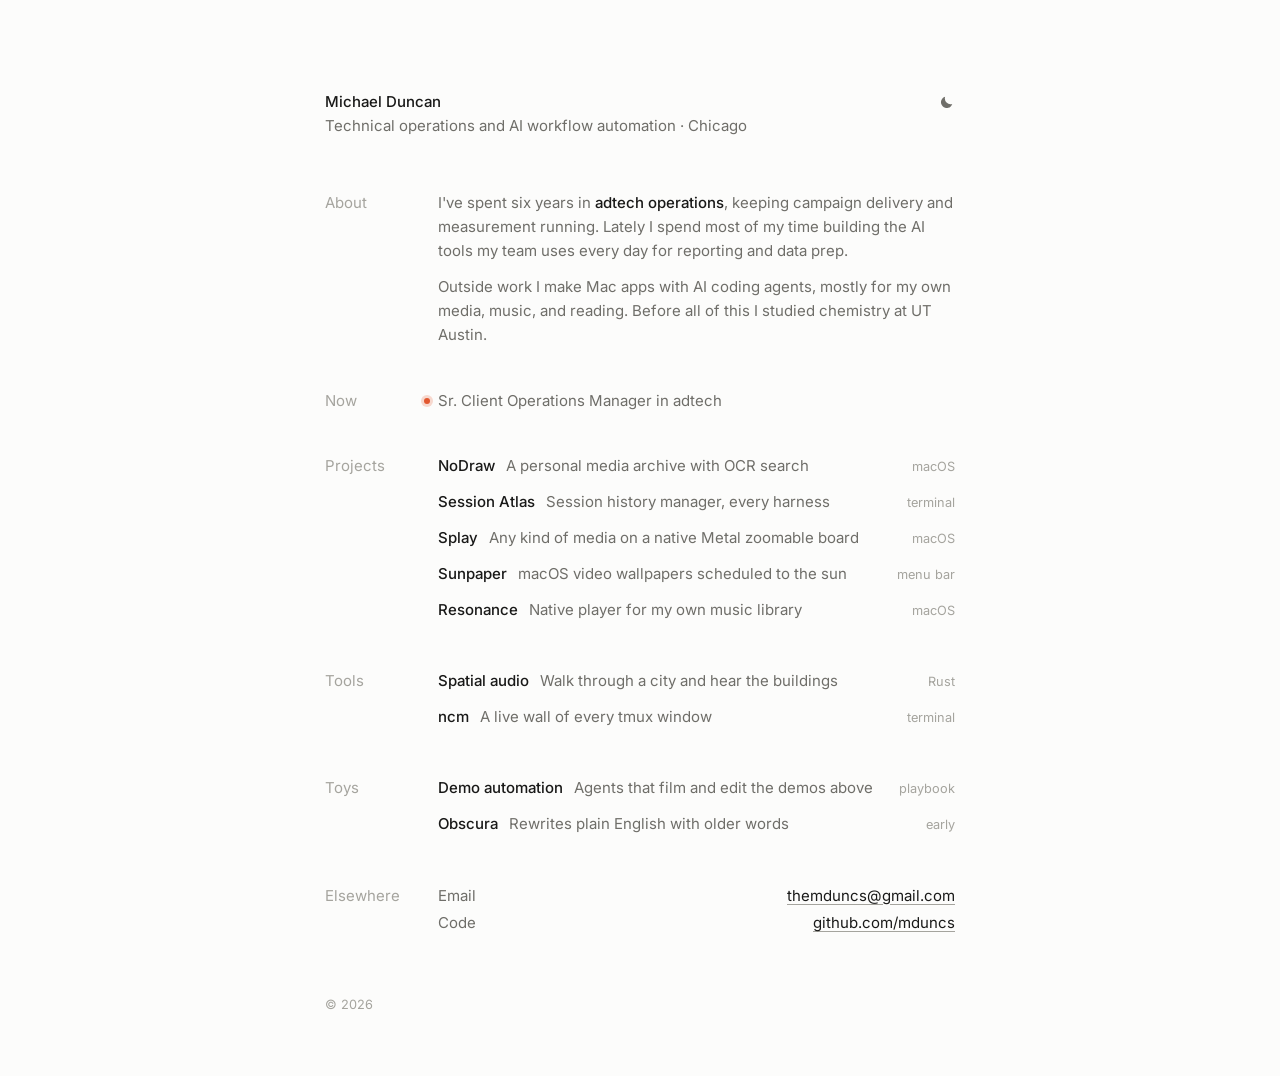
==== site/index.html @ d1940209 "Personal site" ====
<!DOCTYPE html>
<html lang="en">
<head>
  <meta charset="UTF-8">
  <meta name="viewport" content="width=device-width, initial-scale=1.0">
  <script>
    // Theme: follows the system setting until the visitor flips it. Flipping back to the system's theme follows the system again.
    (() => {
      const icons = {
        light: '<circle cx="8" cy="8" r="2.75" fill="currentColor"/><path d="M8 1.5v1.25M8 13.25v1.25M1.5 8h1.25M13.25 8h1.25M3.4 3.4l.9.9M11.7 11.7l.9.9M3.4 12.6l.9-.9M11.7 4.3l.9-.9" stroke="currentColor" stroke-width="1.5" stroke-linecap="round"/>',
        dark: '<path d="M13.25 9.9A5.75 5.75 0 0 1 6.1 2.75a5.75 5.75 0 1 0 7.15 7.15z" fill="currentColor"/>'
      };
      const root = document.documentElement;
      const system = matchMedia('(prefers-color-scheme: dark)');
      const systemTheme = () => (system.matches ? 'dark' : 'light');
      const stored = () => {
        try { const t = localStorage.getItem('md-theme'); return t === 'light' || t === 'dark' ? t : null; } catch { return null; }
      };
      let choice = stored(), button = null;

      function apply() {
        const theme = choice || systemTheme();
        root.dataset.theme = theme;
        if (!button) return;
        const next = theme === 'dark' ? 'light' : 'dark';
        button.innerHTML = `<svg viewBox="0 0 16 16" aria-hidden="true">${icons[next]}</svg>`;
        button.title = `Switch to ${next} mode`;
        button.setAttribute('aria-label', button.title);
      }

      apply();
      system.addEventListener('change', apply);
      addEventListener('storage', () => { choice = stored(); apply(); });
      addEventListener('DOMContentLoaded', () => {
        // A page can place its own .theme-toggle; otherwise it goes in the corner.
        button = document.querySelector('.theme-toggle')
          || document.body.appendChild(Object.assign(document.createElement('button'), { type: 'button', className: 'theme-toggle' }));
        button.addEventListener('click', () => {
          const next = root.dataset.theme === 'dark' ? 'light' : 'dark';
          choice = next === systemTheme() ? null : next;
          try { choice ? localStorage.setItem('md-theme', choice) : localStorage.removeItem('md-theme'); } catch {}
          apply();
        });
        apply();
      });
    })();
  </script>
  <title>Michael Duncan</title>
  <meta name="description" content="Michael Duncan: technical operations in adtech, and Mac apps built with AI coding agents.">
  <meta name="color-scheme" content="light dark">
  <link rel="icon" href="favicon.svg" type="image/svg+xml">
  <meta property="og:type" content="website">
  <meta property="og:url" content="https://mduncs.github.io/">
  <meta property="og:title" content="Michael Duncan">
  <meta property="og:description" content="Technical operations in adtech, and Mac apps built with AI coding agents.">
  <meta property="og:image" content="https://mduncs.github.io/og.png">
  <meta name="twitter:card" content="summary_large_image">
  <link rel="preconnect" href="https://fonts.googleapis.com">
  <link rel="preconnect" href="https://fonts.gstatic.com" crossorigin>
  <link href="https://fonts.googleapis.com/css2?family=Inter:opsz,wght@14..32,400;14..32,500&display=swap" rel="stylesheet">
  <style>
    :root {
      color-scheme: light;
      --paper: #fcfcfb;
      --ink: #191918;
      --soft: #6f6e69;
      --faint: #a5a49e;
      --hair: rgba(25, 25, 24, 0.08);
      --hover: rgba(25, 25, 24, 0.035);
      --dot: #e2572f;
      --toggle: var(--soft);
      --toggle-hover: var(--ink);
    }

    :root[data-theme="dark"] {
      color-scheme: dark;
      --paper: #111110;
      --ink: #ededeb;
      --soft: #9a9993;
      --faint: #7e7d77;
      --hair: rgba(237, 237, 235, 0.08);
      --hover: rgba(237, 237, 235, 0.04);
      --dot: #ff7a52;
    }

    /* theme toggle: a quiet icon button on the name line, its icon flush with the column's right edge */
    .theme-toggle {
      display: grid;
      margin: -2px -6px -2px 0;
      place-items: center;
      width: 28px;
      height: 28px;
      padding: 0;
      border: 0;
      border-radius: 50%;
      background: none;
      color: var(--toggle);
      cursor: pointer;
      transition: color 0.15s;
      -webkit-tap-highlight-color: transparent;
    }

    .theme-toggle:hover,
    .theme-toggle:focus-visible { color: var(--toggle-hover); }
    .theme-toggle:focus-visible { outline: 2px solid currentColor; outline-offset: 1px; }
    .theme-toggle svg { display: block; width: 16px; height: 16px; }

    * { margin: 0; padding: 0; box-sizing: border-box; }

    html {
      background: var(--paper);
      color: var(--ink);
      font-family: 'Inter', -apple-system, BlinkMacSystemFont, sans-serif;
      font-size: 15px;
      line-height: 1.6;
      -webkit-font-smoothing: antialiased;
    }

    body {
      width: min(100% - 2.5rem, 42rem);
      margin: 0 auto;
      padding: 6rem 0 4rem;
    }

    a { color: inherit; text-decoration: none; }
    a:focus-visible { outline: 1.5px solid currentColor; outline-offset: 3px; border-radius: 2px; }

    .inline {
      color: var(--ink);
      text-decoration: underline;
      text-decoration-color: var(--faint);
      text-underline-offset: 3px;
      transition: text-decoration-color 0.15s;
    }

    .inline:hover { text-decoration-color: var(--ink); }

    header {
      display: grid;
      grid-template-columns: minmax(0, 1fr) auto;
      align-items: center;
      column-gap: 1rem;
      margin-bottom: 3.5rem;
    }

    header .sub { grid-column: 1 / -1; }

    h1 {
      font-size: 1rem;
      font-weight: 500;
    }

    .sub { color: var(--soft); }

    /* each block: a quiet label on the left, content on the right */
    .block {
      display: grid;
      grid-template-columns: 6rem minmax(0, 1fr);
      gap: 0 1.5rem;
      margin-top: 2.75rem;
    }

    .label {
      font-size: 1rem;
      font-weight: 400;
      color: var(--faint);
    }

    .block p { color: var(--soft); }
    .block p + p { margin-top: 0.85rem; }
    .block p strong { color: var(--ink); font-weight: 500; }

    .now li {
      position: relative;
      list-style: none;
      color: var(--soft);
    }

    .now li + li { margin-top: 0.25rem; }

    .now li:first-child::before {
      content: '';
      position: absolute;
      left: -0.9rem;
      top: 0.62em;
      width: 6px;
      height: 6px;
      border-radius: 50%;
      background: var(--dot);
      box-shadow: 0 0 0 3px color-mix(in srgb, var(--dot) 22%, transparent);
    }

    .list { list-style: none; margin-top: -0.4rem; }

    .list a,
    .list .row {
      display: grid;
      grid-template-columns: minmax(0, auto) minmax(0, 1fr) auto;
      align-items: baseline;
      gap: 0.75rem;
      margin: 0 -0.6rem;
      padding: 0.4rem 0.6rem;
      border-radius: 6px;
      transition: background 0.15s;
    }

    .list a:hover { background: var(--hover); }

    .list .name { font-weight: 500; white-space: nowrap; }
    .list .desc { color: var(--soft); overflow: hidden; text-overflow: ellipsis; white-space: nowrap; }
    .list .kind { color: var(--faint); font-size: 0.85rem; white-space: nowrap; }

    .elsewhere { list-style: none; }
    .elsewhere li { display: flex; justify-content: space-between; gap: 1rem; color: var(--soft); }
    .elsewhere li + li { margin-top: 0.25rem; }

    footer {
      margin-top: 4rem;
      color: var(--faint);
      font-size: 0.85rem;
    }

    /* floating video that follows the pointer over the project list */
    .peek {
      position: fixed;
      left: 0;
      top: 0;
      z-index: 10;
      width: 22rem;
      aspect-ratio: 16 / 9;
      border-radius: 8px;
      overflow: hidden;
      background: #1a1a19;
      box-shadow: 0 18px 50px rgba(0, 0, 0, 0.22), 0 0 0 1px var(--hair);
      pointer-events: none;
      opacity: 0;
      transform: translate(var(--x, 0), var(--y, 0)) scale(0.96);
      transition: opacity 0.18s ease, transform 0.18s ease;
    }

    .peek.on {
      opacity: 1;
      transform: translate(var(--x, 0), var(--y, 0)) scale(1);
    }

    .peek video {
      position: absolute;
      inset: 0;
      width: 100%;
      height: 100%;
      object-fit: cover;
      opacity: 0;
    }

    .peek video.on { opacity: 1; }

    .peek .pending {
      position: absolute;
      inset: 0;
      display: grid;
      place-items: center;
      color: rgba(255, 255, 255, 0.45);
      font-size: 0.8rem;
    }

    @media (max-width: 600px) {
      body { padding-top: 3rem; }
      .block { grid-template-columns: minmax(0, 1fr); gap: 0.5rem; }
      .list a, .list .row { grid-template-columns: minmax(0, auto) minmax(0, 1fr); }
      .list .kind { display: none; }
      .now li:first-child::before { display: none; }
    }

    @media (hover: none) { .peek { display: none; } }
  </style>
</head>
<body>
  <header>
    <h1>Michael Duncan</h1>
    <button class="theme-toggle" type="button" aria-label="Switch theme"></button>
    <p class="sub">Technical operations and AI workflow automation · Chicago</p>
  </header>

  <section class="block">
    <h2 class="label">About</h2>
    <div>
      <p>I've spent six years in <strong>adtech operations</strong>, keeping campaign delivery and measurement running. Lately I spend most of my time building the AI tools my team uses every day for reporting and data prep.</p>
      <p>Outside work I make Mac apps with AI coding agents, mostly for my own media, music, and reading. Before all of this I studied chemistry at UT Austin.</p>
    </div>
  </section>

  <section class="block">
    <h2 class="label">Now</h2>
    <ul class="now">
      <li>Sr. Client Operations Manager in adtech</li>
    </ul>
  </section>

  <section class="block">
    <h2 class="label">Projects</h2>
    <ul class="list">
      <li><a href="/nodraw/" data-page="/nodraw/"><span class="name">NoDraw</span><span class="desc">A personal media archive with OCR search</span><span class="kind">macOS</span></a></li>
      <li><a href="/atlas/" data-page="/atlas/"><span class="name">Session Atlas</span><span class="desc">Session history manager, every harness</span><span class="kind">terminal</span></a></li>
      <li><a href="/splay/" data-page="/splay/"><span class="name">Splay</span><span class="desc">Any kind of media on a native Metal zoomable board</span><span class="kind">macOS</span></a></li>
      <li><a href="/sunpaper/" data-page="/sunpaper/"><span class="name">Sunpaper</span><span class="desc">macOS video wallpapers scheduled to the sun</span><span class="kind">menu bar</span></a></li>
      <li><a href="/resonance/" data-page="/resonance/"><span class="name">Resonance</span><span class="desc">Native player for my own music library</span><span class="kind">macOS</span></a></li>
    </ul>
  </section>

  <section class="block">
    <h2 class="label">Tools</h2>
    <ul class="list">
      <li><a href="https://github.com/mduncs/spatial-audio-engine" data-clip="/spatial-audio/demos/2026-10-02-v1/spatial-audio-preview-89effd62d61e.mp4"><span class="name">Spatial audio</span><span class="desc">Walk through a city and hear the buildings</span><span class="kind">Rust</span></a></li>
      <li><a href="https://github.com/mduncs/ncm-app" data-clip="/ncm/demos/2026-10-05-v1/ncm-preview-335b3cd6aea7.mp4"><span class="name">ncm</span><span class="desc">A live wall of every tmux window</span><span class="kind">terminal</span></a></li>
    </ul>
  </section>

  <section class="block">
    <h2 class="label">Toys</h2>
    <ul class="list">
      <li><a href="https://github.com/mduncs/agent-directed-demos"><span class="name">Demo automation</span><span class="desc">Agents that film and edit the demos above</span><span class="kind">playbook</span></a></li>
      <li><a href="https://github.com/mduncs/obscura-toy"><span class="name">Obscura</span><span class="desc">Rewrites plain English with older words</span><span class="kind">early</span></a></li>
    </ul>
  </section>

  <section class="block">
    <h2 class="label">Elsewhere</h2>
    <ul class="elsewhere">
      <li><span>Email</span><a class="inline" href="mailto:themduncs@gmail.com">themduncs@gmail.com</a></li>
      <li><span>Code</span><a class="inline" href="https://github.com/mduncs">github.com/mduncs</a></li>
    </ul>
  </section>

  <footer>© 2026</footer>

  <div class="peek" aria-hidden="true"><span class="pending"></span></div>

  <script type="module">
    // Hovering a project shows a short silent loop of it. The loop sits beside the project's
    // current demo (…-demo-<hash>.mp4 → …-preview-<hash>.mp4); without one, the demo itself plays.
    // Rows without a project page name their loop directly in data-clip.
    const PENDING = /\/demos\/pending\//;
    const peek = document.querySelector('.peek');
    const note = peek.querySelector('.pending');
    const still = matchMedia('(prefers-reduced-motion: reduce)').matches;
    const loaded = new Promise(r => document.readyState === 'complete' ? r() : addEventListener('load', r, { once: true }));
    let hovered = null, current = null;

    async function clipFor(page) {
      const html = await fetch(page).then(r => r.ok ? r.text() : Promise.reject());
      const src = new DOMParser().parseFromString(html, 'text/html').querySelector('video source[src]')?.getAttribute('src');
      if (!src || PENDING.test(new URL(src, page).pathname)) return null;
      const demo = new URL(src, page).href;
      return loop(demo.replace(/-demo-([0-9a-f]+\.mp4)$/, '-preview-$1'), demo);
    }

    async function loop(src, fallback) {
      await loaded;
      const v = Object.assign(document.createElement('video'), { muted: true, loop: true, playsInline: true, preload: 'auto' });
      if (fallback) v.addEventListener('error', () => { if (v.src !== fallback) Object.assign(v, { preload: 'none', src: fallback }); }, { once: true });
      v.src = src;
      peek.prepend(v);
      return v;
    }

    function show(v) {
      if (current !== v) current?.classList.remove('on');
      current?.pause();
      current = v;
      note.textContent = v ? '' : 'demo coming soon';
      v?.classList.add('on');
      if (v && !still) v.play().catch(() => {});
    }

    // phones hide the peek, so they never download the loops
    const hover = matchMedia('(hover: hover)').matches;
    for (const a of document.querySelectorAll('.list a[data-page], .list a[data-clip]')) {
      const clip = !hover ? null
        : a.dataset.clip ? loop(new URL(a.dataset.clip, location.href).href)
        : clipFor(new URL(a.dataset.page, location.href)).catch(() => null);

      a.addEventListener('mouseenter', async () => {
        hovered = a;
        peek.classList.add('on');
        const v = await clip;
        if (hovered === a) show(v);
      });

      a.addEventListener('mouseleave', () => {
        hovered = null;
        peek.classList.remove('on');
        current?.pause();
      });
    }

    addEventListener('pointermove', e => {
      const w = peek.offsetWidth, h = peek.offsetHeight;
      const x = Math.min(e.clientX + 24, innerWidth - w - 16);
      const y = Math.min(Math.max(e.clientY - h / 2, 16), innerHeight - h - 16);
      peek.style.setProperty('--x', x + 'px');
      peek.style.setProperty('--y', y + 'px');
    });
  </script>
</body>
</html>
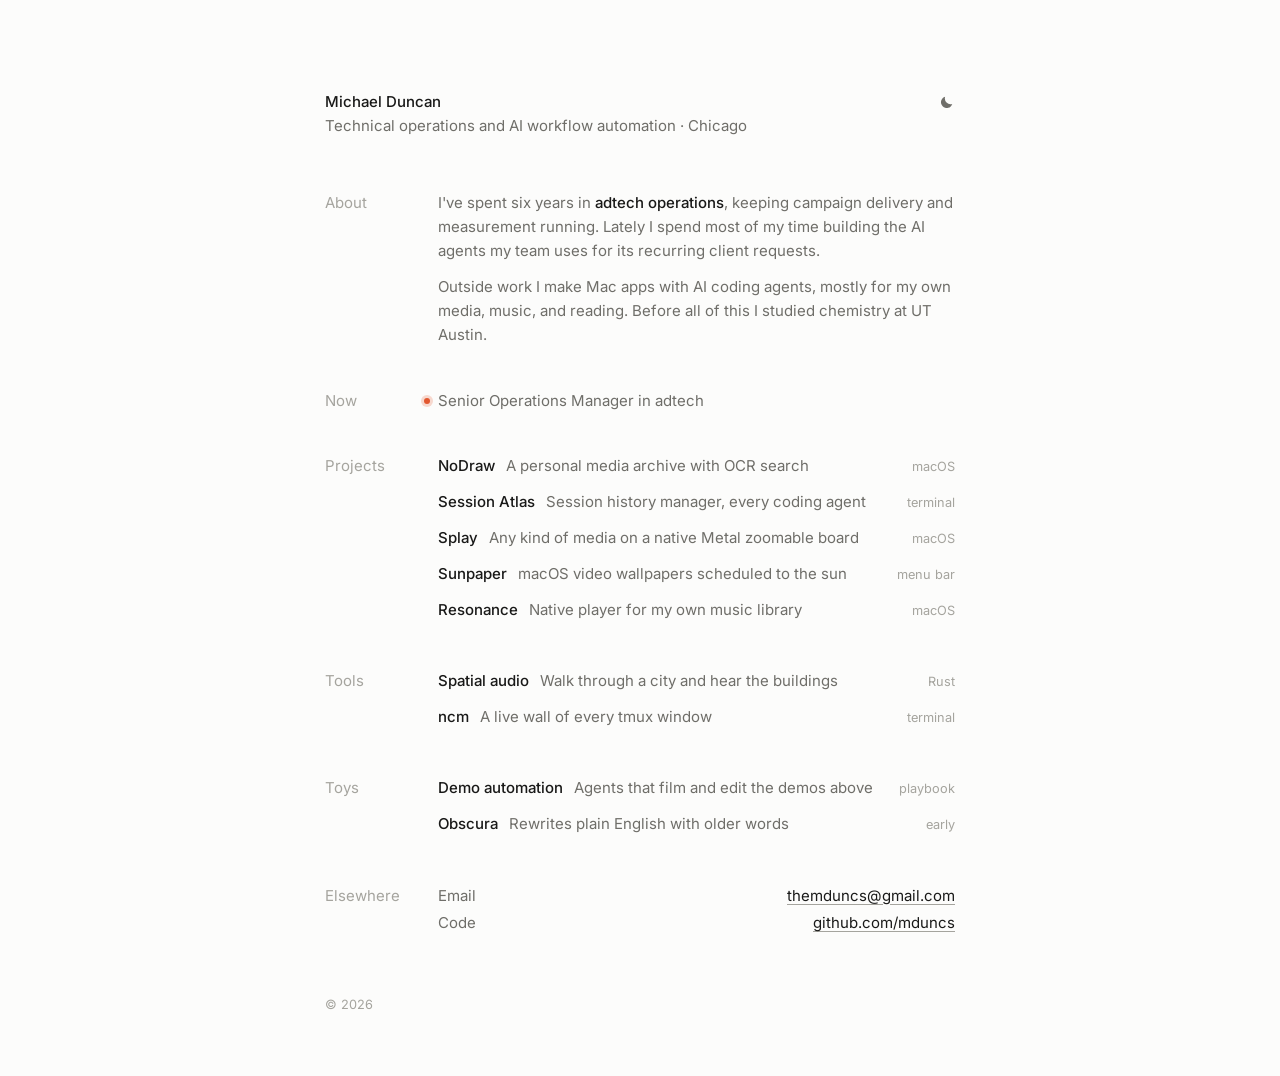
==== commit fb5fa4b3: "Personal site" ====
--- a/site/index.html
+++ b/site/index.html
@@ -284,7 +284,7 @@
   <section class="block">
     <h2 class="label">About</h2>
     <div>
-      <p>I've spent six years in <strong>adtech operations</strong>, keeping campaign delivery and measurement running. Lately I spend most of my time building the AI tools my team uses every day for reporting and data prep.</p>
+      <p>I've spent six years in <strong>adtech operations</strong>, keeping campaign delivery and measurement running. Lately I spend most of my time building the AI agents my team uses for its recurring client requests.</p>
       <p>Outside work I make Mac apps with AI coding agents, mostly for my own media, music, and reading. Before all of this I studied chemistry at UT Austin.</p>
     </div>
   </section>
@@ -292,7 +292,7 @@
   <section class="block">
     <h2 class="label">Now</h2>
     <ul class="now">
-      <li>Sr. Client Operations Manager in adtech</li>
+      <li>Senior Operations Manager in adtech</li>
     </ul>
   </section>
 
@@ -300,7 +300,7 @@
     <h2 class="label">Projects</h2>
     <ul class="list">
       <li><a href="/nodraw/" data-page="/nodraw/"><span class="name">NoDraw</span><span class="desc">A personal media archive with OCR search</span><span class="kind">macOS</span></a></li>
-      <li><a href="/atlas/" data-page="/atlas/"><span class="name">Session Atlas</span><span class="desc">Session history manager, every harness</span><span class="kind">terminal</span></a></li>
+      <li><a href="/atlas/" data-page="/atlas/"><span class="name">Session Atlas</span><span class="desc">Session history manager, every coding agent</span><span class="kind">terminal</span></a></li>
       <li><a href="/splay/" data-page="/splay/"><span class="name">Splay</span><span class="desc">Any kind of media on a native Metal zoomable board</span><span class="kind">macOS</span></a></li>
       <li><a href="/sunpaper/" data-page="/sunpaper/"><span class="name">Sunpaper</span><span class="desc">macOS video wallpapers scheduled to the sun</span><span class="kind">menu bar</span></a></li>
       <li><a href="/resonance/" data-page="/resonance/"><span class="name">Resonance</span><span class="desc">Native player for my own music library</span><span class="kind">macOS</span></a></li>
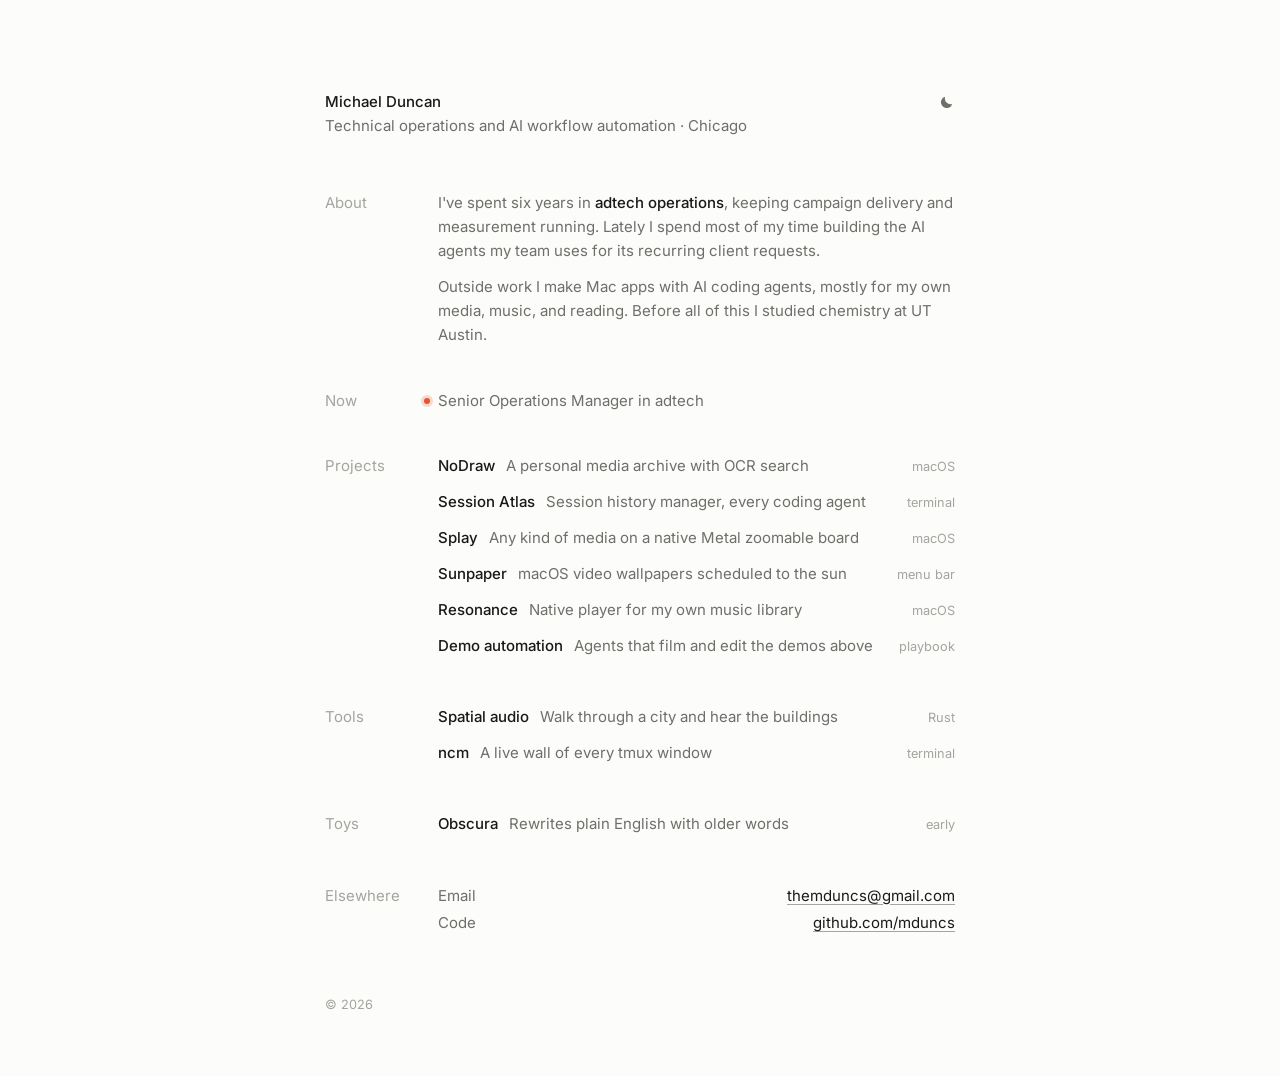
==== commit a30f3c8e: "Move Demo automation to Projects Co-Authored-By: Claude Opus 5.5 <noreply@anthropic.com>" ====
--- a/site/index.html
+++ b/site/index.html
@@ -304,6 +304,7 @@
       <li><a href="/splay/" data-page="/splay/"><span class="name">Splay</span><span class="desc">Any kind of media on a native Metal zoomable board</span><span class="kind">macOS</span></a></li>
       <li><a href="/sunpaper/" data-page="/sunpaper/"><span class="name">Sunpaper</span><span class="desc">macOS video wallpapers scheduled to the sun</span><span class="kind">menu bar</span></a></li>
       <li><a href="/resonance/" data-page="/resonance/"><span class="name">Resonance</span><span class="desc">Native player for my own music library</span><span class="kind">macOS</span></a></li>
+      <li><a href="https://github.com/mduncs/agent-directed-demos"><span class="name">Demo automation</span><span class="desc">Agents that film and edit the demos above</span><span class="kind">playbook</span></a></li>
     </ul>
   </section>
 
@@ -318,7 +319,6 @@
   <section class="block">
     <h2 class="label">Toys</h2>
     <ul class="list">
-      <li><a href="https://github.com/mduncs/agent-directed-demos"><span class="name">Demo automation</span><span class="desc">Agents that film and edit the demos above</span><span class="kind">playbook</span></a></li>
       <li><a href="https://github.com/mduncs/obscura-toy"><span class="name">Obscura</span><span class="desc">Rewrites plain English with older words</span><span class="kind">early</span></a></li>
     </ul>
   </section>
